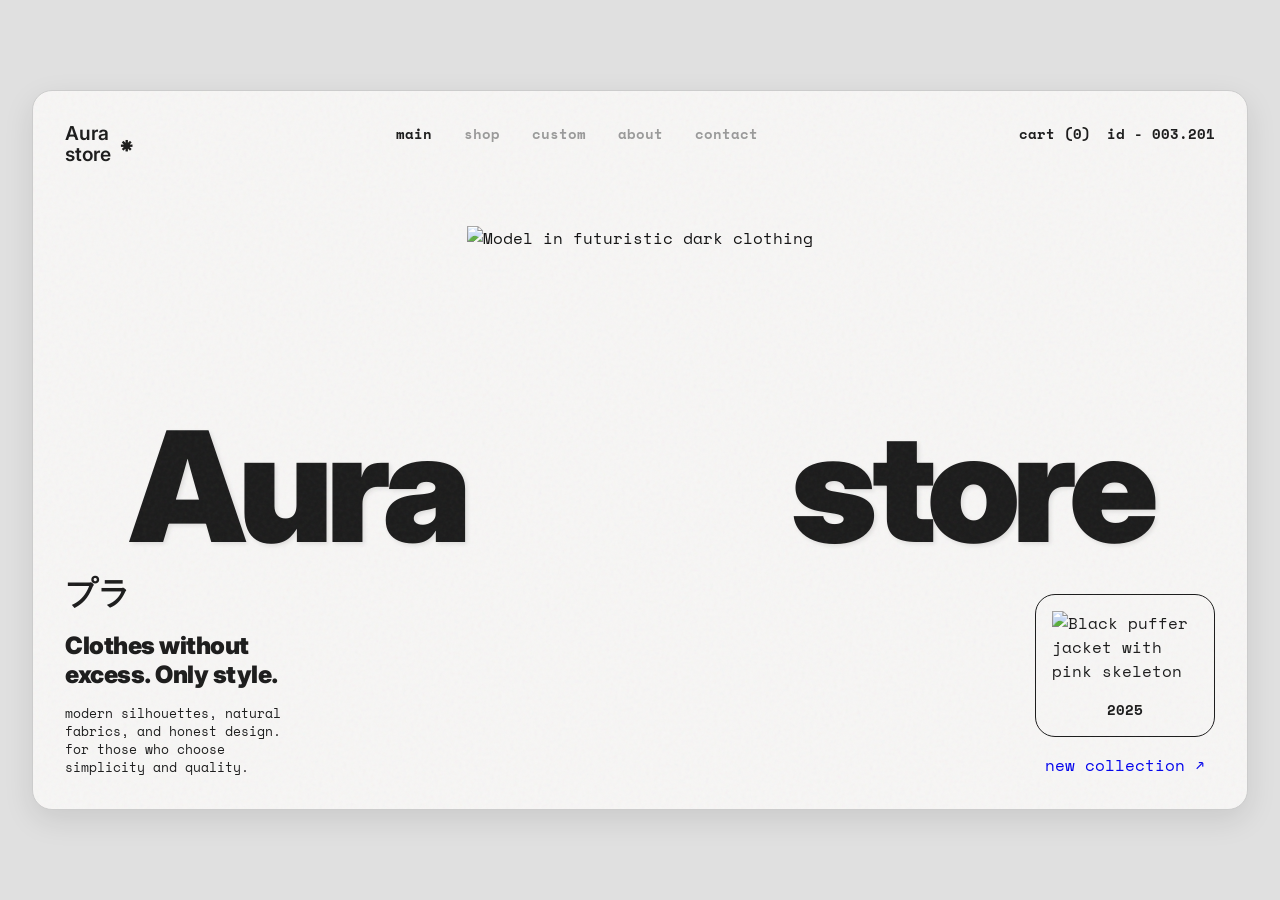
==== index.html @ 184a7ff6 "first commit" ====
<!DOCTYPE html>
<html lang="en">
<head>
    <meta charset="UTF-8">
    <meta name="viewport" content="width=device-width, initial-scale=1.0">
    <title>Aura Store</title>
    <link rel="stylesheet" href="style.css">
</head>
<body>
    <div class="wrapper">
        <header class="header">
            <a href="index.html" class="logo">
                <div>Aura<br>store</div>
                <div class="logo-stars">⁕</div>
            </a>
            <nav class="nav">
                <a href="index.html" class="active">main</a>
                <a href="shop.html">shop</a>
                <a href="#">custom</a>
                <a href="about.html">about</a>
                <a href="contact.html">contact</a>
            </nav>
            <div class="account">
                <a href="cart.html">cart (0)</a>
                <span>id - 003.201</span>
            </div>
        </header>

        <main class="hero">
            <div class="bg-text">
                <span>Aura</span>
                <span>store</span>
            </div>
            <!-- Ensure to copy the generated image path here if you need it locally, otherwise this uses absolute path -->
            <img src="C:\Users\acer\.gemini\antigravity-ide\brain\0f5e3219-456d-4250-9137-96d8683ca133\aura_model_1780115228514.png" alt="Model in futuristic dark clothing" class="model-img">
        </main>

        <div class="bottom-content">
            <div class="info">
                <div class="recycle-icon">
                    <!-- A simple representation as in the design -->
                    <span style="font-size:2rem; font-family:sans-serif; font-weight:bold;">プラ</span>
                </div>
                <h2>Clothes without<br>excess. Only style.</h2>
                <p>Modern silhouettes, natural<br>fabrics, and honest design.<br>For those who choose<br>simplicity and quality.</p>
            </div>
            <div class="product">
                <div class="product-card">
                    <img src="C:\Users\acer\.gemini\antigravity-ide\brain\0f5e3219-456d-4250-9137-96d8683ca133\aura_jacket_1780115273564.png" alt="Black puffer jacket with pink skeleton">
                    <span class="year">2025</span>
                </div>
                <a href="shop.html" class="btn-new-collection" style="text-decoration:none;">
                    new collection ↗
                </a>
            </div>
        </div>
    </div>
</body>
</html>
---- style.css ----
@import url('https://fonts.googleapis.com/css2?family=Inter:wght@400;600;900&family=Space+Mono:wght@400;700&family=Syncopate:wght@700&display=swap');

:root {
  --bg-color: #f7f6f5;
  --text-color: #1a1a1a;
  --border-color: #ccc;
  --accent-color: #999;
}

* {
  margin: 0;
  padding: 0;
  box-sizing: border-box;
}

body {
  font-family: 'Space Mono', monospace;
  background-color: #e0e0e0;
  color: var(--text-color);
  display: flex;
  justify-content: center;
  align-items: center;
  min-height: 100vh;
  padding: 2rem;
}

.wrapper {
  background-color: var(--bg-color);
  width: 100%;
  max-width: 1400px;
  height: 80vh;
  min-height: 700px;
  border-radius: 20px;
  border: 1px solid var(--border-color);
  padding: 2rem;
  position: relative;
  overflow: hidden;
  box-shadow: 0 10px 30px rgba(0,0,0,0.1);
  display: flex;
  flex-direction: column;
}

/* Scrollable for inner pages */
.wrapper.scrollable {
  overflow-y: auto;
}

/* Gritty Texture Overlay */
.wrapper::before {
  content: "";
  position: absolute;
  top: 0;
  left: 0;
  width: 100%;
  height: 100%;
  background-image: url('data:image/svg+xml;utf8,%3Csvg viewBox="0 0 200 200" xmlns="http://www.w3.org/2000/svg"%3E%3Cfilter id="noiseFilter"%3E%3CfeTurbulence type="fractalNoise" baseFrequency="0.9" numOctaves="3" stitchTiles="stitch"/%3E%3C/filter%3E%3Crect width="100%25" height="100%25" filter="url(%23noiseFilter)" opacity="0.05"/%3E%3C/svg%3E');
  pointer-events: none;
  z-index: 10;
}
.wrapper.scrollable::before {
  position: fixed; /* Keep texture fixed when scrolling */
}

/* Header */
.header {
  display: flex;
  justify-content: space-between;
  align-items: flex-start;
  z-index: 2;
  position: relative;
  margin-bottom: 2rem;
}

.logo {
  font-family: 'Inter', sans-serif;
  font-weight: 600;
  font-size: 1.2rem;
  line-height: 1.1;
  display: flex;
  align-items: center;
  gap: 0.5rem;
  text-decoration: none;
  color: var(--text-color);
}

.logo-stars {
  font-size: 1.5rem;
  line-height: 1;
}

.nav {
  display: flex;
  gap: 2rem;
  font-size: 0.9rem;
  font-weight: 700;
  text-transform: lowercase;
}

.nav a {
  text-decoration: none;
  color: var(--accent-color);
  transition: color 0.3s ease;
}

.nav a.active, .nav a:hover {
  color: var(--text-color);
}

.account {
  font-size: 0.9rem;
  font-weight: 700;
  text-transform: lowercase;
  display: flex;
  gap: 1rem;
}
.account a {
  color: var(--text-color);
  text-decoration: none;
}

/* Hero Section */
.hero {
  flex: 1;
  display: flex;
  justify-content: center;
  align-items: center;
  position: relative;
  z-index: 1;
}

.bg-text {
  position: absolute;
  width: 100%;
  display: flex;
  justify-content: space-between;
  font-family: 'Inter', sans-serif;
  font-weight: 900;
  font-size: 12vw;
  line-height: 1;
  letter-spacing: -0.05em;
  color: #1a1a1a;
  z-index: 1;
  top: 50%;
  transform: translateY(-50%);
  padding: 0 4rem;
}

.bg-text span {
  text-shadow: 2px 2px 4px rgba(0,0,0,0.1);
}

.model-img {
  position: absolute;
  height: 95%;
  bottom: 0;
  z-index: 2;
  object-fit: cover;
  filter: contrast(1.1) grayscale(0.2);
}

/* Bottom Information */
.bottom-content {
  position: absolute;
  bottom: 2rem;
  left: 2rem;
  right: 2rem;
  display: flex;
  justify-content: space-between;
  align-items: flex-end;
  z-index: 3;
}

.info {
  max-width: 350px;
}

.recycle-icon {
  margin-bottom: 1rem;
}

.info h2 {
  font-family: 'Inter', sans-serif;
  font-weight: 900;
  font-size: 1.5rem;
  line-height: 1.2;
  margin-bottom: 1rem;
  letter-spacing: -0.02em;
}

.info p {
  font-size: 0.8rem;
  line-height: 1.4;
  color: var(--text-color);
  text-transform: lowercase;
}

/* Product Card - Hero */
.product {
  display: flex;
  flex-direction: column;
  align-items: center;
  gap: 1rem;
}

.product-card {
  border: 1px solid var(--text-color);
  border-radius: 20px;
  padding: 1rem;
  background: transparent;
  display: flex;
  flex-direction: column;
  align-items: center;
  width: 180px;
  text-decoration: none;
  color: inherit;
}

.product-card img {
  width: 100%;
  height: auto;
  object-fit: contain;
  margin-bottom: 1rem;
}

.product-card .year {
  font-weight: 700;
  font-size: 0.9rem;
}

/* General Buttons */
.btn-primary {
  border: 1px solid var(--text-color);
  border-radius: 30px;
  padding: 0.5rem 1.5rem;
  background: transparent;
  font-family: 'Space Mono', monospace;
  font-weight: 700;
  font-size: 0.8rem;
  cursor: pointer;
  text-transform: lowercase;
  display: flex;
  align-items: center;
  justify-content: center;
  gap: 0.5rem;
  transition: all 0.3s ease;
  text-decoration: none;
  color: var(--text-color);
}

.btn-primary:hover {
  background: var(--text-color);
  color: var(--bg-color);
}
.btn-primary.solid {
  background: var(--text-color);
  color: var(--bg-color);
}
.btn-primary.solid:hover {
  background: transparent;
  color: var(--text-color);
}

/* Inner Pages Layout */
.page-content {
  flex: 1;
  z-index: 2;
  position: relative;
  padding: 0 2rem 2rem 2rem;
}
.page-title {
  font-family: 'Inter', sans-serif;
  font-weight: 900;
  font-size: 4rem;
  letter-spacing: -0.05em;
  margin-bottom: 2rem;
  text-transform: lowercase;
}

/* Shop Grid */
.shop-grid {
  display: grid;
  grid-template-columns: repeat(auto-fill, minmax(250px, 1fr));
  gap: 2rem;
}
@keyframes fadeInUp {
  from {
    opacity: 0;
    transform: translateY(20px);
  }
  to {
    opacity: 1;
    transform: translateY(0);
  }
}

.shop-item {
  border: 1px solid var(--text-color);
  border-radius: 20px;
  padding: 2rem;
  display: flex;
  flex-direction: column;
  align-items: center;
  text-decoration: none;
  color: var(--text-color);
  transition: transform 0.3s cubic-bezier(0.175, 0.885, 0.32, 1.275), box-shadow 0.3s ease;
  opacity: 0;
  animation: fadeInUp 0.6s ease-out forwards;
}

.shop-item:nth-child(1) { animation-delay: 0.1s; }
.shop-item:nth-child(2) { animation-delay: 0.2s; }
.shop-item:nth-child(3) { animation-delay: 0.3s; }
.shop-item:nth-child(4) { animation-delay: 0.4s; }
.shop-item:nth-child(5) { animation-delay: 0.5s; }
.shop-item:nth-child(6) { animation-delay: 0.6s; }

.shop-item:hover {
  transform: translateY(-8px) scale(1.02);
  box-shadow: 0 15px 30px rgba(0,0,0,0.1);
}
.shop-item img {
  width: 100%;
  height: 250px;
  object-fit: contain;
  margin-bottom: 1.5rem;
}
.shop-item-info {
  width: 100%;
  display: flex;
  justify-content: space-between;
  align-items: flex-end;
}
.shop-item-title {
  font-weight: 700;
  font-size: 0.9rem;
}
.shop-item-price {
  font-family: 'Inter', sans-serif;
  font-weight: 600;
}

/* Product Detail */
.product-detail-layout {
  display: grid;
  grid-template-columns: 1fr 1fr;
  gap: 4rem;
  align-items: center;
}
.product-images {
  border: 1px solid var(--border-color);
  border-radius: 20px;
  padding: 3rem;
  display: flex;
  justify-content: center;
  align-items: center;
}
.product-images img {
  max-width: 100%;
  height: auto;
}
.product-info h1 {
  font-family: 'Inter', sans-serif;
  font-size: 3rem;
  font-weight: 900;
  margin-bottom: 1rem;
  line-height: 1.1;
  letter-spacing: -0.03em;
}
.product-info .price {
  font-size: 1.5rem;
  font-weight: 700;
  margin-bottom: 2rem;
}
.product-info p {
  font-size: 0.9rem;
  line-height: 1.6;
  margin-bottom: 2rem;
}
.selector-group {
  margin-bottom: 1.5rem;
}
.selector-group label {
  display: block;
  font-weight: 700;
  margin-bottom: 0.5rem;
  font-size: 0.8rem;
}
.size-selector select {
  width: 100%;
  padding: 0.8rem;
  border: 1px solid var(--text-color);
  background: transparent;
  font-family: 'Space Mono', monospace;
  border-radius: 10px;
  font-size: 0.9rem;
}
.product-actions {
  margin-top: 3rem;
}
.product-actions .btn-primary {
  width: 100%;
  padding: 1rem;
  font-size: 1rem;
}

/* Cart Table */
.cart-layout {
  display: grid;
  grid-template-columns: 2fr 1fr;
  gap: 3rem;
}
.cart-table {
  width: 100%;
  border-collapse: collapse;
}
.cart-table th {
  text-align: left;
  border-bottom: 1px solid var(--text-color);
  padding-bottom: 1rem;
  font-size: 0.8rem;
}
.cart-table td {
  padding: 1.5rem 0;
  border-bottom: 1px solid var(--border-color);
}
.cart-item-display {
  display: flex;
  align-items: center;
  gap: 1.5rem;
}
.cart-item-display img {
  width: 80px;
  border: 1px solid var(--border-color);
  border-radius: 10px;
}
.cart-summary {
  border: 1px solid var(--text-color);
  border-radius: 20px;
  padding: 2rem;
  height: fit-content;
}
.cart-summary h3 {
  font-family: 'Inter', sans-serif;
  margin-bottom: 1.5rem;
  font-size: 1.5rem;
}
.summary-row {
  display: flex;
  justify-content: space-between;
  margin-bottom: 1rem;
  font-size: 0.9rem;
}
.summary-total {
  font-weight: 700;
  font-size: 1.2rem;
  border-top: 1px solid var(--text-color);
  padding-top: 1rem;
  margin-top: 1rem;
}
.cart-summary .btn-primary {
  width: 100%;
  margin-top: 2rem;
}

/* Checkout Form */
.checkout-layout {
  display: grid;
  grid-template-columns: 1fr 1fr;
  gap: 4rem;
}
.checkout-form h2 {
  font-family: 'Inter', sans-serif;
  margin-bottom: 2rem;
  font-size: 2rem;
}
.form-group {
  margin-bottom: 1.5rem;
}
.form-group label {
  display: block;
  font-weight: 700;
  font-size: 0.8rem;
  margin-bottom: 0.5rem;
}
.form-group input, .form-group textarea {
  width: 100%;
  padding: 0.8rem;
  border: 1px solid var(--border-color);
  background: transparent;
  font-family: 'Space Mono', monospace;
  border-radius: 10px;
  font-size: 0.9rem;
  transition: border-color 0.3s ease;
}
.form-group input:focus, .form-group textarea:focus {
  outline: none;
  border-color: var(--text-color);
}
.form-row {
  display: flex;
  gap: 1rem;
}
.form-row .form-group {
  flex: 1;
}

/* Text pages (About, Contact) */
.text-page-layout {
  max-width: 800px;
  margin: 0 auto;
}
.text-page-layout p {
  font-size: 1rem;
  line-height: 1.6;
  margin-bottom: 1.5rem;
}
.text-page-layout h2 {
  font-family: 'Inter', sans-serif;
  font-size: 2rem;
  margin-top: 3rem;
  margin-bottom: 1rem;
}
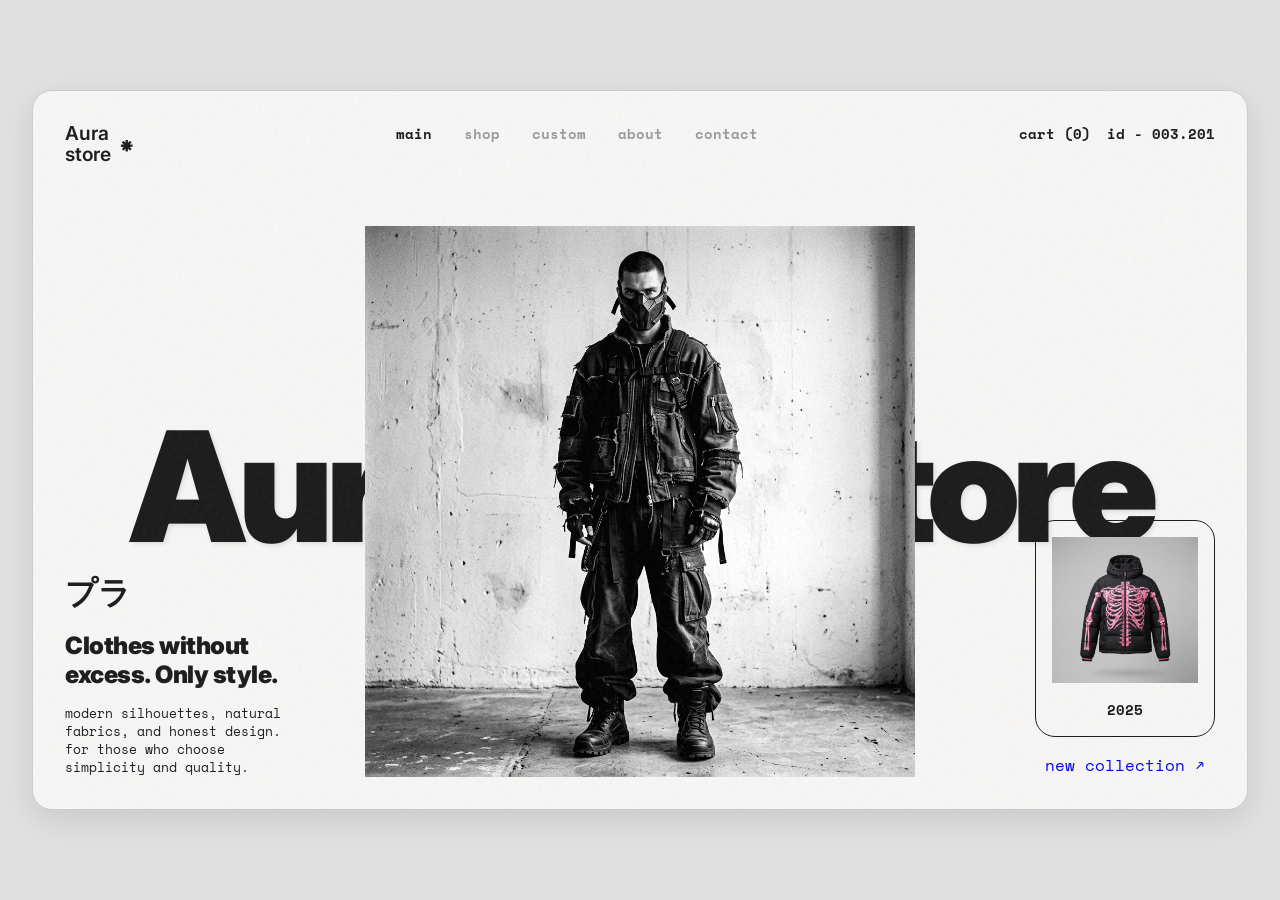
==== commit c089c2bc: "images" ====
--- a/index.html
+++ b/index.html
@@ -31,8 +31,8 @@
                 <span>Aura</span>
                 <span>store</span>
             </div>
-            <!-- Ensure to copy the generated image path here if you need it locally, otherwise this uses absolute path -->
-            <img src="C:\Users\acer\.gemini\antigravity-ide\brain\0f5e3219-456d-4250-9137-96d8683ca133\aura_model_1780115228514.png" alt="Model in futuristic dark clothing" class="model-img">
+            <!-- Local image path -->
+            <img src="images/aura_model.png" alt="Model in futuristic dark clothing" class="model-img">
         </main>
 
         <div class="bottom-content">
@@ -46,7 +46,7 @@
             </div>
             <div class="product">
                 <div class="product-card">
-                    <img src="C:\Users\acer\.gemini\antigravity-ide\brain\0f5e3219-456d-4250-9137-96d8683ca133\aura_jacket_1780115273564.png" alt="Black puffer jacket with pink skeleton">
+                    <img src="images/aura_jacket.png" alt="Black puffer jacket with pink skeleton">
                     <span class="year">2025</span>
                 </div>
                 <a href="shop.html" class="btn-new-collection" style="text-decoration:none;">
